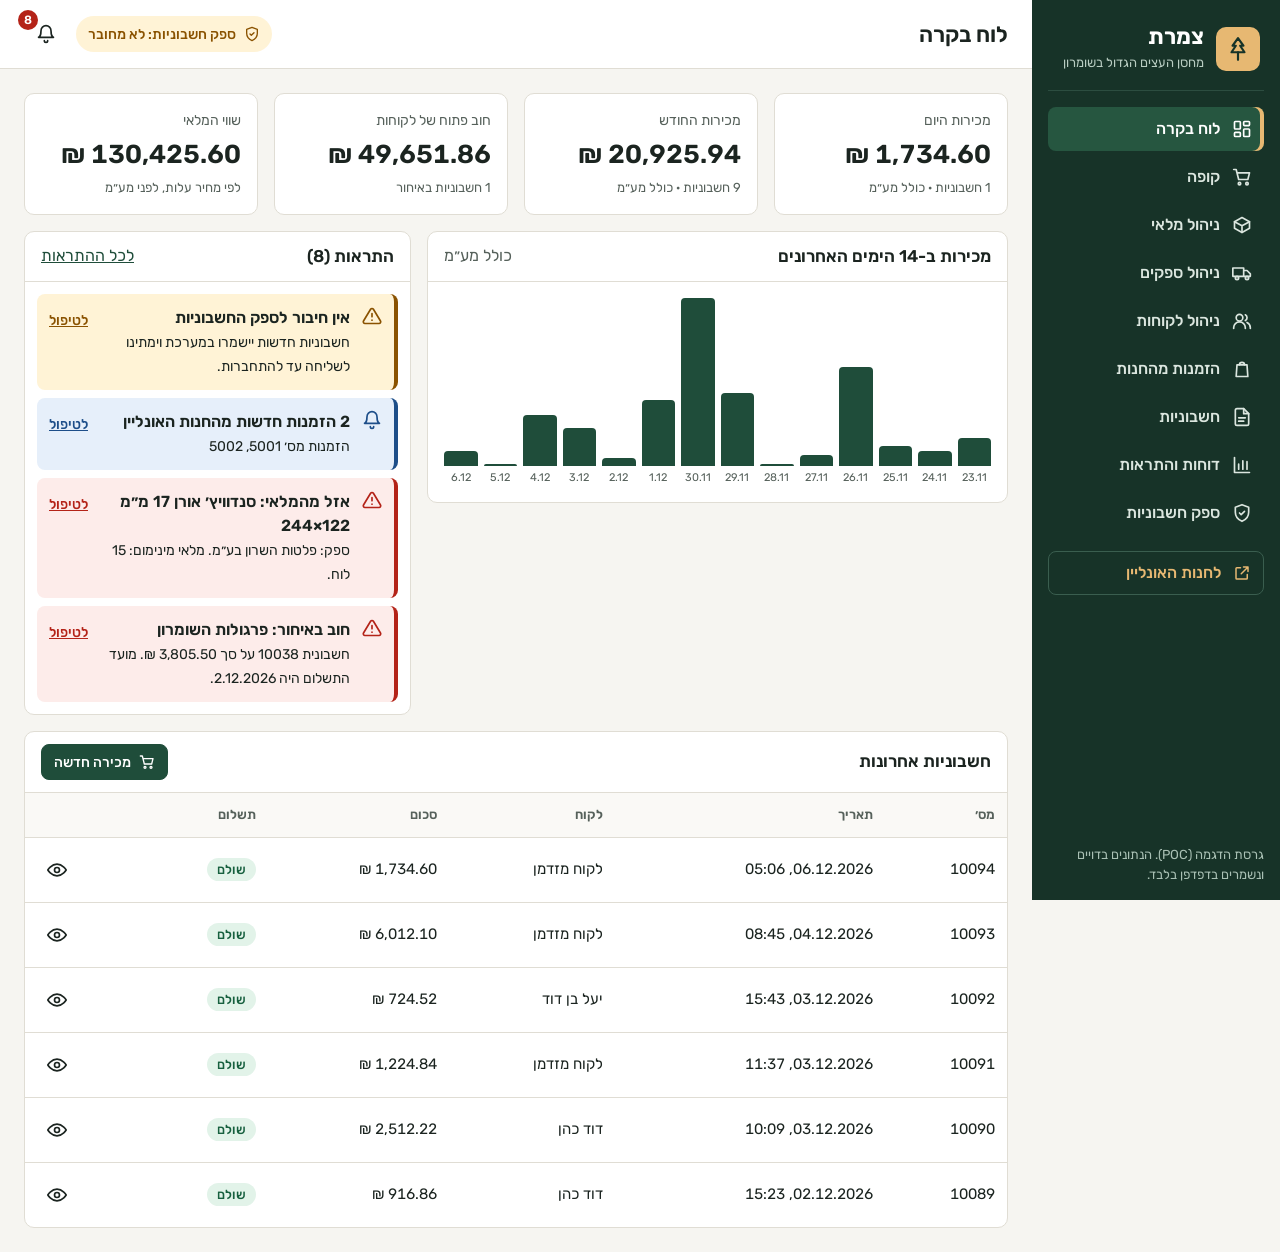
==== index.html @ 5f2dd6e4 "Tzameret CRM proof of concept Local CRM, POS, and online storefront for a lumber warehouse. Pure HTM" ====
<!DOCTYPE html>
<html lang="he" dir="rtl">
<head>
  <meta charset="UTF-8">
  <meta name="viewport" content="width=device-width, initial-scale=1">
  <title>צמרת · מערכת ניהול</title>
  <link rel="preconnect" href="https://fonts.googleapis.com">
  <link rel="preconnect" href="https://fonts.gstatic.com" crossorigin>
  <link href="https://fonts.googleapis.com/css2?family=Rubik:wght@400;500;600;700&display=swap" rel="stylesheet">
  <link rel="stylesheet" href="css/style.css">
</head>
<body>
  <a class="skip-link" href="#view">דילוג לתוכן הראשי</a>

  <aside class="sidebar" id="sidebar">
    <div class="brand">
      <span class="brand-mark" id="brand-mark"></span>
      <div>
        <strong>צמרת</strong>
        <small>מחסן העצים הגדול בשומרון</small>
      </div>
    </div>
    <nav id="nav" aria-label="תפריט ראשי"></nav>
    <a class="store-link" id="store-link" href="store.html" target="_blank" rel="noopener"></a>
    <p class="sidebar-note">גרסת הדגמה (POC). הנתונים בדויים ונשמרים בדפדפן בלבד.</p>
  </aside>
  <div class="backdrop" data-action="toggleNav"></div>

  <div class="main">
    <header class="topbar">
      <button class="icon-btn menu-btn" id="menu-btn" data-action="toggleNav" aria-label="פתיחת התפריט"></button>
      <h1 id="page-title"></h1>
      <div class="topbar-status" id="header-status"></div>
    </header>
    <main id="view" tabindex="-1"></main>
  </div>

  <dialog id="modal" aria-labelledby="modal-title">
    <header class="modal-head">
      <h2 id="modal-title"></h2>
      <button class="icon-btn" id="modal-close" data-action="closeModal" aria-label="סגירה"></button>
    </header>
    <div id="modal-body"></div>
  </dialog>

  <div id="toasts" role="status" aria-live="polite"></div>
  <div id="print-root"></div>

  <script src="js/util.js"></script>
  <script src="js/invoice-api.js"></script>
  <script src="js/data.js"></script>
  <script src="js/app.js"></script>
</body>
</html>
---- css/style.css ----
/* Tzameret CRM. Flat design, forest green + wood accent, RTL. */
:root {
  --bg: #f6f5f1;
  --surface: #ffffff;
  --surface-2: #f0eee8;
  --ink: #1b2420;
  --muted: #56615b;
  --line: #e0ddd4;
  --primary: #1f4d3a;
  --primary-hover: #17392b;
  --on-primary: #ffffff;
  --accent: #9a5210;
  --side-bg: #173328;
  --side-ink: #dbe6df;
  --side-active: #265640;
  --danger: #b42318;
  --danger-bg: #fdecea;
  --warn: #8a5200;
  --warn-bg: #fff3d6;
  --ok: #17603f;
  --ok-bg: #e2f3e9;
  --info: #1d4e89;
  --info-bg: #e6effa;
  --radius: 10px;
  --s1: 4px; --s2: 8px; --s3: 12px; --s4: 16px; --s5: 24px; --s6: 32px;
  --font: 'Rubik', 'Heebo', 'Arial Hebrew', system-ui, Arial, sans-serif;
}

* { box-sizing: border-box; }
html { font-size: 16px; }
body {
  margin: 0; font-family: var(--font); color: var(--ink); background: var(--bg);
  line-height: 1.5; display: flex; min-height: 100vh;
}
h1, h2, h3, p { margin: 0; }
a { color: var(--primary); }
button, input, select, textarea { font: inherit; color: inherit; }
button { cursor: pointer; }
button:disabled { cursor: not-allowed; opacity: 0.55; }
:focus-visible { outline: 3px solid #e0932f; outline-offset: 2px; border-radius: 4px; }
.icon { flex: none; }
.sr-only { position: absolute; width: 1px; height: 1px; overflow: hidden; clip: rect(0 0 0 0); white-space: nowrap; }
.num { font-variant-numeric: tabular-nums; white-space: nowrap; }
.muted { color: var(--muted); }
.skip-link { position: absolute; inset-inline-start: var(--s2); top: -60px; background: var(--primary); color: #fff; padding: var(--s2) var(--s4); border-radius: 6px; z-index: 100; }
.skip-link:focus { top: var(--s2); }

/* ---------- Sidebar ---------- */
.sidebar {
  width: 248px; flex: none; background: var(--side-bg); color: var(--side-ink);
  display: flex; flex-direction: column; padding: var(--s4); gap: var(--s4);
  position: sticky; top: 0; height: 100vh; overflow-y: auto;
}
.brand { display: flex; align-items: center; gap: var(--s3); padding: var(--s2) var(--s1) var(--s4); border-bottom: 1px solid #2c4d40; }
.brand-mark { width: 44px; height: 44px; border-radius: 10px; background: #e7b872; color: #173328; display: grid; place-items: center; flex: none; }
.brand strong { display: block; font-size: 1.375rem; font-weight: 700; color: #fff; line-height: 1.2; }
.brand small { font-size: 0.8125rem; color: #b9cdc2; }
#nav { display: flex; flex-direction: column; gap: var(--s1); }
#nav a {
  display: flex; align-items: center; gap: var(--s3); min-height: 44px; padding: var(--s2) var(--s3);
  color: var(--side-ink); text-decoration: none; border-radius: 8px; font-weight: 500; transition: background-color 150ms ease;
}
#nav a:hover { background: #1f4234; }
#nav a[aria-current='page'] { background: var(--side-active); color: #fff; box-shadow: inset -4px 0 0 #e7b872; }
.store-link { display: flex; align-items: center; gap: var(--s3); min-height: 44px; padding: var(--s2) var(--s3); border: 1px solid #3a5e4f; border-radius: 8px; color: #e7b872; text-decoration: none; font-weight: 500; transition: background-color 150ms ease; }
.store-link:hover { background: #1f4234; }
.sidebar-note { margin-top: auto; font-size: 0.8125rem; color: #a9c0b4; }
.backdrop { display: none; }

/* ---------- Main ---------- */
.main { flex: 1; min-width: 0; display: flex; flex-direction: column; }
.topbar {
  display: flex; align-items: center; gap: var(--s3); padding: var(--s3) var(--s5);
  background: var(--surface); border-bottom: 1px solid var(--line); position: sticky; top: 0; z-index: 5;
}
.topbar h1 { font-size: 1.375rem; font-weight: 600; }
.topbar-status { margin-inline-start: auto; display: flex; align-items: center; gap: var(--s2); }
.icon-btn.menu-btn { display: none; }
#view { padding: var(--s5); display: flex; flex-direction: column; gap: var(--s4); outline: none; min-width: 0; }
#view > *, .grid-2 > *, .grid-even > * { min-width: 0; }

/* ---------- Components ---------- */
.card { background: var(--surface); border: 1px solid var(--line); border-radius: var(--radius); }
.card-pad { padding: var(--s4); }
.card-head { display: flex; align-items: center; justify-content: space-between; gap: var(--s3); padding: var(--s3) var(--s4); border-bottom: 1px solid var(--line); flex-wrap: wrap; }
.card-head h2 { font-size: 1.0625rem; font-weight: 600; }

.btn {
  display: inline-flex; align-items: center; justify-content: center; gap: var(--s2); min-height: 44px;
  padding: var(--s2) var(--s4); border-radius: 8px; border: 1px solid var(--line); background: var(--surface);
  font-weight: 500; text-decoration: none; color: var(--ink); transition: background-color 150ms ease, border-color 150ms ease;
}
.btn:hover:not(:disabled) { background: var(--surface-2); }
.btn-primary { background: var(--primary); border-color: var(--primary); color: var(--on-primary); }
.btn-primary:hover:not(:disabled) { background: var(--primary-hover); }
.btn-danger { background: var(--danger); border-color: var(--danger); color: #fff; }
.btn-danger:hover:not(:disabled) { background: #8f1c13; }
.btn-lg { min-height: 56px; font-size: 1.125rem; font-weight: 600; width: 100%; }
.btn-sm { min-height: 36px; padding: var(--s1) var(--s3); font-size: 0.875rem; }
.icon-btn {
  display: inline-grid; place-items: center; width: 44px; height: 44px; border-radius: 8px; border: 0;
  background: transparent; color: var(--ink); position: relative; text-decoration: none; transition: background-color 150ms ease;
}
.icon-btn:hover:not(:disabled) { background: var(--surface-2); }
.icon-btn.danger { color: var(--danger); }
.bell b {
  position: absolute; top: -2px; inset-inline-end: -6px; min-width: 20px; height: 20px; padding: 0 5px; border-radius: 10px;
  background: var(--danger); color: #fff; font-size: 0.75rem; font-weight: 600; display: grid; place-items: center;
}
.chip { display: inline-flex; align-items: center; gap: var(--s2); min-height: 36px; padding: var(--s1) var(--s3); border-radius: 18px; font-size: 0.875rem; font-weight: 500; text-decoration: none; }
.chip-ok { background: var(--ok-bg); color: var(--ok); }
.chip-warn { background: var(--warn-bg); color: var(--warn); }

.badge { display: inline-block; padding: 2px 10px; border-radius: 12px; font-size: 0.8125rem; font-weight: 500; white-space: nowrap; }
.badge-ok { background: var(--ok-bg); color: var(--ok); }
.badge-warn { background: var(--warn-bg); color: var(--warn); }
.badge-danger { background: var(--danger-bg); color: var(--danger); }
.badge-info { background: var(--info-bg); color: var(--info); }
.badge-muted { background: var(--surface-2); color: var(--muted); }

.toolbar { display: flex; align-items: center; gap: var(--s3); flex-wrap: wrap; }
.toolbar .spacer { flex: 1; }
.search { display: flex; align-items: center; gap: var(--s2); background: var(--surface); border: 1px solid var(--line); border-radius: 8px; padding: 0 var(--s3); min-height: 44px; min-width: 260px; color: var(--muted); }
.search.grow { flex: 1; }
.search:focus-within { border-color: var(--primary); box-shadow: 0 0 0 2px #1f4d3a33; }
.search input { border: 0; outline: 0; background: transparent; flex: 1; min-width: 0; color: var(--ink); min-height: 40px; }
select, .input {
  min-height: 44px; padding: var(--s2) var(--s3); border: 1px solid var(--line); border-radius: 8px; background: var(--surface); max-width: 100%;
}
.check { display: inline-flex; align-items: center; gap: var(--s2); min-height: 44px; cursor: pointer; }
.check input { width: 18px; height: 18px; accent-color: var(--primary); }

/* ---------- Tables ---------- */
.table-wrap { overflow-x: auto; position: relative; }
table { width: 100%; border-collapse: collapse; font-size: 0.9375rem; }
th, td { padding: var(--s3) var(--s3); text-align: start; border-bottom: 1px solid var(--line); vertical-align: middle; }
th { font-size: 0.8125rem; font-weight: 600; color: var(--muted); background: #faf9f6; white-space: nowrap; }
tbody tr:last-child td { border-bottom: 0; }
tbody tr:hover { background: #fbfaf7; }
td.actions { white-space: nowrap; text-align: end; }
td.actions .icon-btn { width: 40px; height: 40px; }
td small { display: block; color: var(--muted); font-size: 0.8125rem; }
.empty { padding: var(--s6); text-align: center; color: var(--muted); }

/* ---------- Dashboard ---------- */
.kpis { display: grid; grid-template-columns: repeat(auto-fit, minmax(190px, 1fr)); gap: var(--s4); }
.kpi { padding: var(--s4); display: flex; flex-direction: column; gap: var(--s1); }
.kpi span { color: var(--muted); font-size: 0.875rem; }
.kpi strong { font-size: 1.625rem; font-weight: 600; font-variant-numeric: tabular-nums; }
.kpi small { color: var(--muted); font-size: 0.8125rem; }
.grid-2 { display: grid; grid-template-columns: minmax(0, 3fr) minmax(0, 2fr); gap: var(--s4); align-items: start; }
.grid-even { display: grid; grid-template-columns: repeat(auto-fit, minmax(320px, 1fr)); gap: var(--s4); align-items: start; }

.bars { display: flex; align-items: flex-end; gap: 6px; height: 220px; padding: var(--s4); }
.bar-col { flex: 1; min-width: 0; height: 100%; display: flex; flex-direction: column; gap: var(--s1); align-items: center; }
.bar-track { flex: 1; width: 100%; display: flex; align-items: flex-end; }
.bar { width: 100%; min-height: 2px; background: var(--primary); border-radius: 4px 4px 0 0; transition: background-color 150ms ease; }
.bar-col:hover .bar { background: var(--accent); }
.bar-col span { font-size: 0.6875rem; color: var(--muted); white-space: nowrap; }

.hbars { display: flex; flex-direction: column; gap: var(--s3); padding: var(--s4); }
.hbar { display: grid; grid-template-columns: 130px 1fr auto; gap: var(--s3); align-items: center; font-size: 0.9375rem; }
.hbar-track { background: var(--surface-2); border-radius: 4px; height: 14px; overflow: hidden; }
.hbar-fill { height: 100%; background: var(--primary); border-radius: 4px; }

.alerts { list-style: none; margin: 0; padding: var(--s3); display: flex; flex-direction: column; gap: var(--s2); }
.alert { display: flex; align-items: flex-start; gap: var(--s3); padding: var(--s3); border-radius: 8px; border-inline-start: 4px solid; }
.alert div { flex: 1; min-width: 0; }
.alert strong { display: block; font-weight: 600; }
.alert span { font-size: 0.875rem; }
.alert a { font-size: 0.875rem; font-weight: 500; white-space: nowrap; color: inherit; padding: var(--s1) 0; }
.alert-danger { background: var(--danger-bg); color: var(--danger); border-color: var(--danger); }
.alert-warn { background: var(--warn-bg); color: var(--warn); border-color: var(--warn); }
.alert-info { background: var(--info-bg); color: var(--info); border-color: var(--info); }
.alert span, .alert strong { color: var(--ink); }

/* ---------- POS ---------- */
.pos { display: grid; grid-template-columns: minmax(0, 1fr) 480px; gap: var(--s4); align-items: start; }
.pos-products { display: flex; flex-direction: column; gap: var(--s3); min-width: 0; }
.chips { display: flex; gap: var(--s2); flex-wrap: wrap; }
.chip-btn { min-height: 40px; padding: var(--s1) var(--s4); border-radius: 20px; border: 1px solid var(--line); background: var(--surface); font-weight: 500; transition: background-color 150ms ease; }
.chip-btn:hover { background: var(--surface-2); }
.chip-btn[aria-pressed='true'] { background: var(--primary); border-color: var(--primary); color: #fff; }
.tiles { display: grid; grid-template-columns: repeat(auto-fill, minmax(170px, 1fr)); gap: var(--s3); }
.tile {
  display: flex; flex-direction: column; gap: var(--s1); align-items: flex-start; text-align: start; min-height: 112px;
  padding: var(--s3); background: var(--surface); border: 1px solid var(--line); border-radius: var(--radius);
  transition: border-color 150ms ease, background-color 150ms ease;
}
.tile:hover:not(:disabled) { border-color: var(--primary); background: #f3f8f5; }
.tile:active:not(:disabled) { background: #e5f0ea; }
.tile strong { font-weight: 500; line-height: 1.3; }
.tile-price { margin-top: auto; font-weight: 600; color: var(--primary); font-variant-numeric: tabular-nums; }
.tile-price small { color: var(--muted); font-weight: 400; }
.tile-stock { font-size: 0.8125rem; color: var(--muted); }
.tile-stock.warn { color: var(--warn); }
.tile-stock.danger { color: var(--danger); }

.cart { position: sticky; top: 84px; display: flex; flex-direction: column; max-height: calc(100vh - 100px); overflow-y: auto; }
/* The list of lines gets the free height. It never gets smaller than about 3 lines. */
.cart-lines { list-style: none; margin: 0; padding: 0; overflow-y: auto; flex: 1 0 250px; }
.cart-line { display: grid; grid-template-columns: minmax(0, 1fr) auto 88px 40px; gap: var(--s2); padding: var(--s2) var(--s4); border-bottom: 1px solid var(--line); align-items: center; }
.cl-name strong { display: block; font-weight: 500; line-height: 1.3; }
.cl-name small { color: var(--muted); font-size: 0.8125rem; }
.cl-total { text-align: end; }
.cart-line .icon-btn { width: 40px; height: 40px; }
.stepper { display: inline-flex; align-items: center; border: 1px solid var(--line); border-radius: 8px; overflow: hidden; }
.stepper button { width: 36px; height: 40px; border: 0; background: var(--surface-2); display: grid; place-items: center; }
.stepper button:hover { background: #e4e1d8; }
.stepper input { width: 56px; height: 40px; border: 0; text-align: center; background: var(--surface); font-variant-numeric: tabular-nums; -moz-appearance: textfield; }
.stepper input::-webkit-inner-spin-button, .stepper input::-webkit-outer-spin-button { -webkit-appearance: none; margin: 0; }
.cart-form { padding: var(--s3) var(--s4); display: flex; flex-direction: column; gap: var(--s3); border-top: 1px solid var(--line); }
.cart-fields { display: grid; grid-template-columns: minmax(0, 1fr) 96px; gap: var(--s3); }
.cart .card-head { position: sticky; top: 0; background: var(--surface); z-index: 1; border-radius: var(--radius) var(--radius) 0 0; }
.pay { display: grid; grid-template-columns: repeat(4, 1fr); gap: var(--s2); border: 0; padding: 0; margin: 0; min-width: 0; }
.pay legend { font-size: 0.875rem; font-weight: 500; padding: 0; margin-bottom: var(--s1); }
.pay legend small { font-weight: 400; }
.pay label { position: relative; display: grid; place-items: center; min-height: 44px; padding: var(--s1); border: 1px solid #b9b5a8; border-radius: 8px; cursor: pointer; font-size: 0.9375rem; text-align: center; transition: background-color 150ms ease; }
.pay input { position: absolute; inset: 0; opacity: 0; margin: 0; cursor: inherit; }
.pay label:hover:not(:has(input:disabled)) { background: var(--surface-2); }
.pay label:has(input:checked) { border-color: var(--primary); background: var(--primary); color: #fff; font-weight: 500; }
.pay label:has(input:focus-visible) { outline: 3px solid #e0932f; outline-offset: 2px; }
.pay label:has(input:disabled) { opacity: 0.5; cursor: not-allowed; }
.totals { display: grid; grid-template-columns: 1fr auto; gap: var(--s1) 0; margin: 0; }
.totals dt { color: var(--muted); }
.totals dd { margin: 0; padding-inline-start: var(--s4); text-align: end; font-variant-numeric: tabular-nums; }
.totals .grand { font-size: 1.375rem; font-weight: 700; color: var(--ink); padding-top: var(--s2); border-top: 1px solid var(--line); }
.notice { padding: var(--s2) var(--s3); border-radius: 8px; font-size: 0.875rem; background: var(--info-bg); color: var(--ink); border-inline-start: 4px solid var(--info); }
.notice.warn { background: var(--warn-bg); border-color: var(--warn); }

/* ---------- Forms ---------- */
.form { display: grid; grid-template-columns: 1fr 1fr; gap: var(--s3) var(--s4); padding: var(--s4); }
.form .full { grid-column: 1 / -1; }
.field { display: flex; flex-direction: column; gap: var(--s1); }
.field > span { font-size: 0.875rem; font-weight: 500; }
.field input, .field select { min-height: 44px; padding: var(--s2) var(--s3); border: 1px solid #b9b5a8; border-radius: 8px; background: var(--surface); width: 100%; }
.field input:focus, .field select:focus { border-color: var(--primary); }
.field small { font-size: 0.8125rem; color: var(--muted); }
.form-error { grid-column: 1 / -1; color: var(--danger); background: var(--danger-bg); padding: var(--s2) var(--s3); border-radius: 8px; font-weight: 500; }
.form-error:empty { display: none; }
.form-actions { grid-column: 1 / -1; display: flex; gap: var(--s2); justify-content: flex-start; padding-top: var(--s2); flex-wrap: wrap; }
.modal-text { padding: var(--s4); display: flex; flex-direction: column; gap: var(--s3); }
.dl { display: grid; grid-template-columns: auto 1fr; gap: var(--s2) var(--s4); margin: 0; padding: var(--s4); }
.dl dt { color: var(--muted); }
.dl dd { margin: 0; overflow-wrap: anywhere; }

/* ---------- Modal ---------- */
dialog { border: 0; border-radius: 12px; padding: 0; width: min(640px, calc(100vw - 32px)); max-height: calc(100vh - 48px); color: var(--ink); background: var(--surface); }
dialog.wide { width: min(880px, calc(100vw - 32px)); }
dialog::backdrop { background: rgba(20, 30, 25, 0.55); }
.modal-head { display: flex; align-items: center; justify-content: space-between; padding: var(--s3) var(--s4); border-bottom: 1px solid var(--line); position: sticky; top: 0; background: var(--surface); z-index: 1; }
.modal-head h2 { font-size: 1.125rem; font-weight: 600; }

/* ---------- Toasts ---------- */
#toasts { position: fixed; bottom: var(--s4); inset-inline-start: var(--s4); display: flex; flex-direction: column; gap: var(--s2); z-index: 1000; max-width: min(420px, calc(100vw - 32px)); }
.toast { background: #1b2420; color: #fff; padding: var(--s3) var(--s4); border-radius: 8px; border-inline-start: 4px solid #4fbf8b; animation: toast-in 200ms ease-out; }
.toast.danger { border-color: #ff8a80; }
.toast.warn { border-color: #f2c063; }
@keyframes toast-in { from { opacity: 0; transform: translateY(8px); } to { opacity: 1; transform: none; } }

/* ---------- Invoice ---------- */
.invoice { padding: var(--s5); display: flex; flex-direction: column; gap: var(--s4); background: #fff; color: #111; }
.inv-head { display: flex; justify-content: space-between; gap: var(--s4); flex-wrap: wrap; padding-bottom: var(--s3); border-bottom: 2px solid var(--primary); }
.inv-head h3 { font-size: 1.25rem; font-weight: 700; }
.inv-head p { font-size: 0.875rem; color: #444; }
.inv-meta { text-align: end; }
.inv-to { padding: var(--s3); background: #f6f5f1; border-radius: 8px; }
.invoice table th { background: #f0eee8; }
.inv-bottom { display: flex; justify-content: space-between; gap: var(--s4); flex-wrap: wrap; align-items: flex-start; }
.inv-bottom .totals { min-width: 260px; }
.inv-alloc { padding: var(--s3); border: 1px dashed #888; border-radius: 8px; font-size: 0.9375rem; max-width: 340px; }
.inv-note { font-size: 0.8125rem; color: #555; text-align: center; border-top: 1px solid var(--line); padding-top: var(--s3); }
.inv-actions { display: flex; gap: var(--s2); padding: var(--s3) var(--s4); border-top: 1px solid var(--line); flex-wrap: wrap; position: sticky; bottom: 0; background: var(--surface); }
#print-root { display: none; }

/* ---------- Responsive ---------- */
@media (max-width: 1100px) {
  .pos { grid-template-columns: 1fr; }
  .cart { position: static; max-height: none; overflow: visible; }
  .cart-lines { flex: none; overflow: visible; }
  .grid-2 { grid-template-columns: 1fr; }
}
@media (max-width: 900px) {
  .sidebar { position: fixed; inset-block: 0; right: 0; z-index: 30; transform: translateX(100%); transition: transform 200ms ease-out; visibility: hidden; }
  body.nav-open .sidebar { transform: none; visibility: visible; }
  body.nav-open .backdrop { display: block; position: fixed; inset: 0; background: rgba(20, 30, 25, 0.5); z-index: 20; }
  .icon-btn.menu-btn { display: inline-grid; }
  .topbar { padding: var(--s2) var(--s4); }
  #view { padding: var(--s4); }
  .chip span { display: none; }
  .form { grid-template-columns: 1fr; }
  .search { min-width: 0; flex: 1 1 100%; }
  .hbar { grid-template-columns: 96px 1fr auto; }
  .grid-even { grid-template-columns: 1fr; }
}
@media (prefers-reduced-motion: reduce) {
  * { transition: none !important; animation: none !important; }
}

/* ---------- Print: only the invoice ---------- */
@media print {
  body > *:not(#print-root) { display: none !important; }
  body { background: #fff; display: block; }
  #print-root { display: block; }
  .invoice { padding: 0; }
}

/* Keep table columns readable on narrow screens: the wrapper scrolls. */
.table-wrap table { min-width: 640px; }

/* Cart on the POS page: compact totals, and a two-row cart line on phones. */
.cart .totals { font-size: 0.875rem; }
.cart .totals .grand { font-size: 1.375rem; }
@media (max-width: 600px) {
  .cart-line { grid-template-columns: auto minmax(0, 1fr) 40px; }
  .cl-name { grid-column: 1 / -1; }
  .tiles { grid-template-columns: repeat(2, minmax(0, 1fr)); }
}
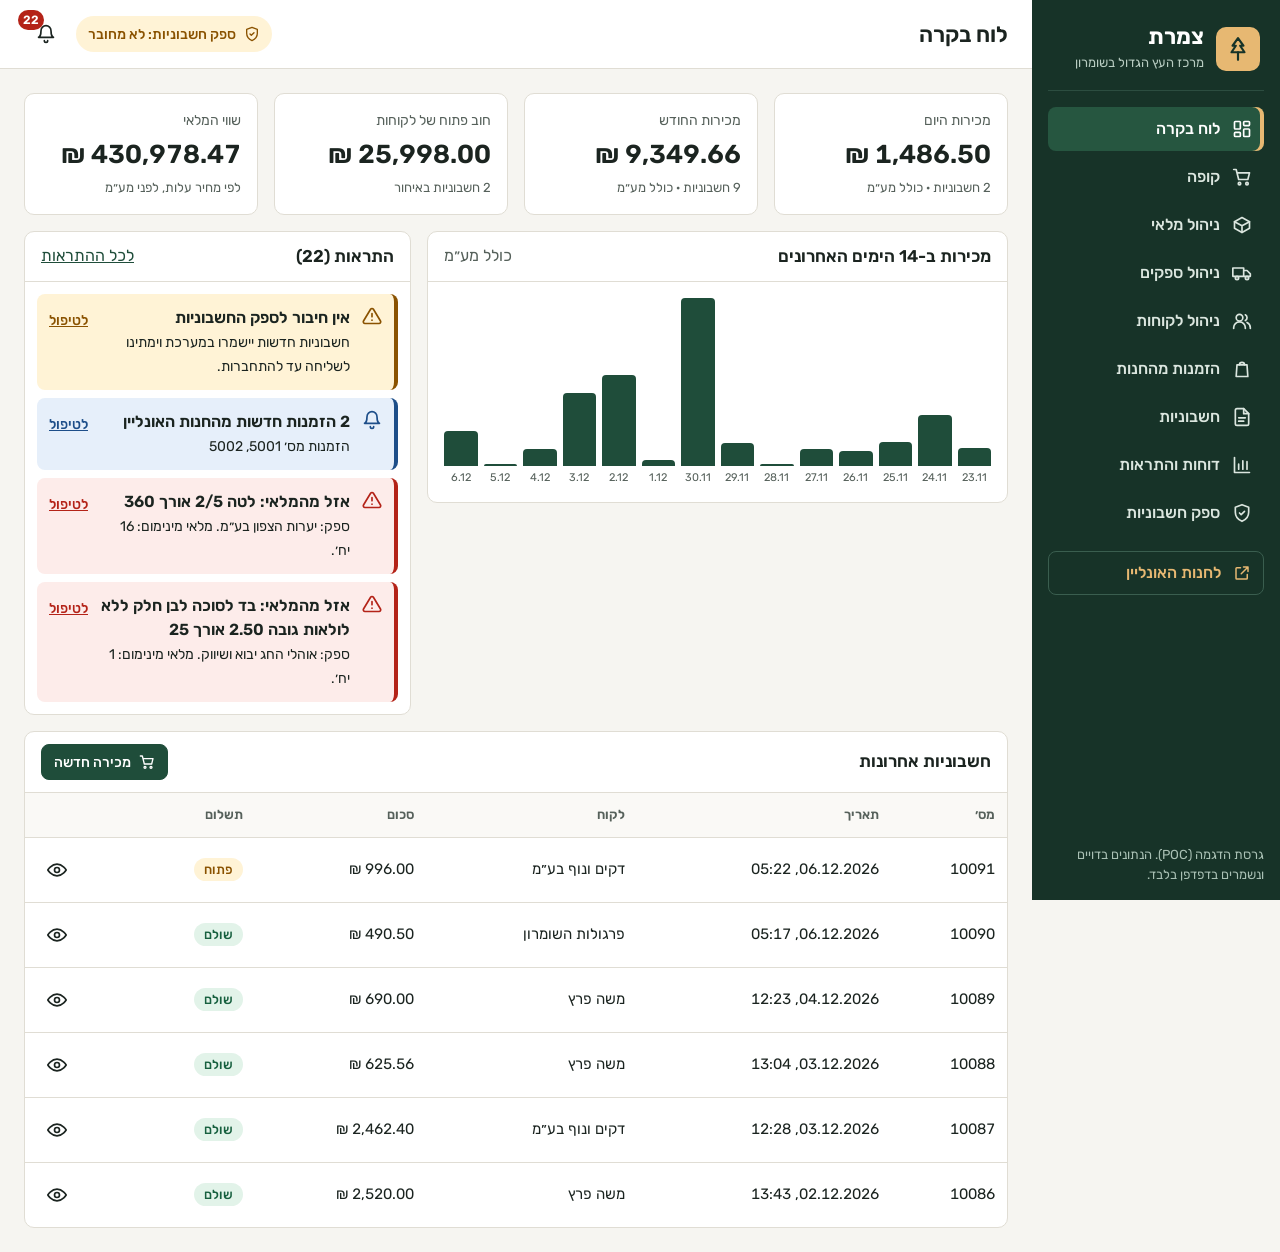
==== commit 9c9b50a4: "Use the real store catalog as demo data, add storefront and invoice provider - Demo products, prices" ====
--- a/index.html
+++ b/index.html
@@ -17,7 +17,7 @@
       <span class="brand-mark" id="brand-mark"></span>
       <div>
         <strong>צמרת</strong>
-        <small>מחסן העצים הגדול בשומרון</small>
+        <small>מרכז העץ הגדול בשומרון</small>
       </div>
     </div>
     <nav id="nav" aria-label="תפריט ראשי"></nav>
@@ -47,6 +47,7 @@
   <div id="print-root"></div>
 
   <script src="js/util.js"></script>
+  <script src="js/catalog.js"></script>
   <script src="js/invoice-api.js"></script>
   <script src="js/data.js"></script>
   <script src="js/app.js"></script>
--- a/css/style.css
+++ b/css/style.css
@@ -316,3 +316,7 @@
   .cl-name { grid-column: 1 / -1; }
   .tiles { grid-template-columns: repeat(2, minmax(0, 1fr)); }
 }
+
+/* Inventory table: keep the item name and the supplier readable. The wrapper scrolls when the table is too wide. */
+#inv-rows td:nth-child(2) { min-width: 240px; }
+#inv-rows td:nth-child(4) { min-width: 150px; }
